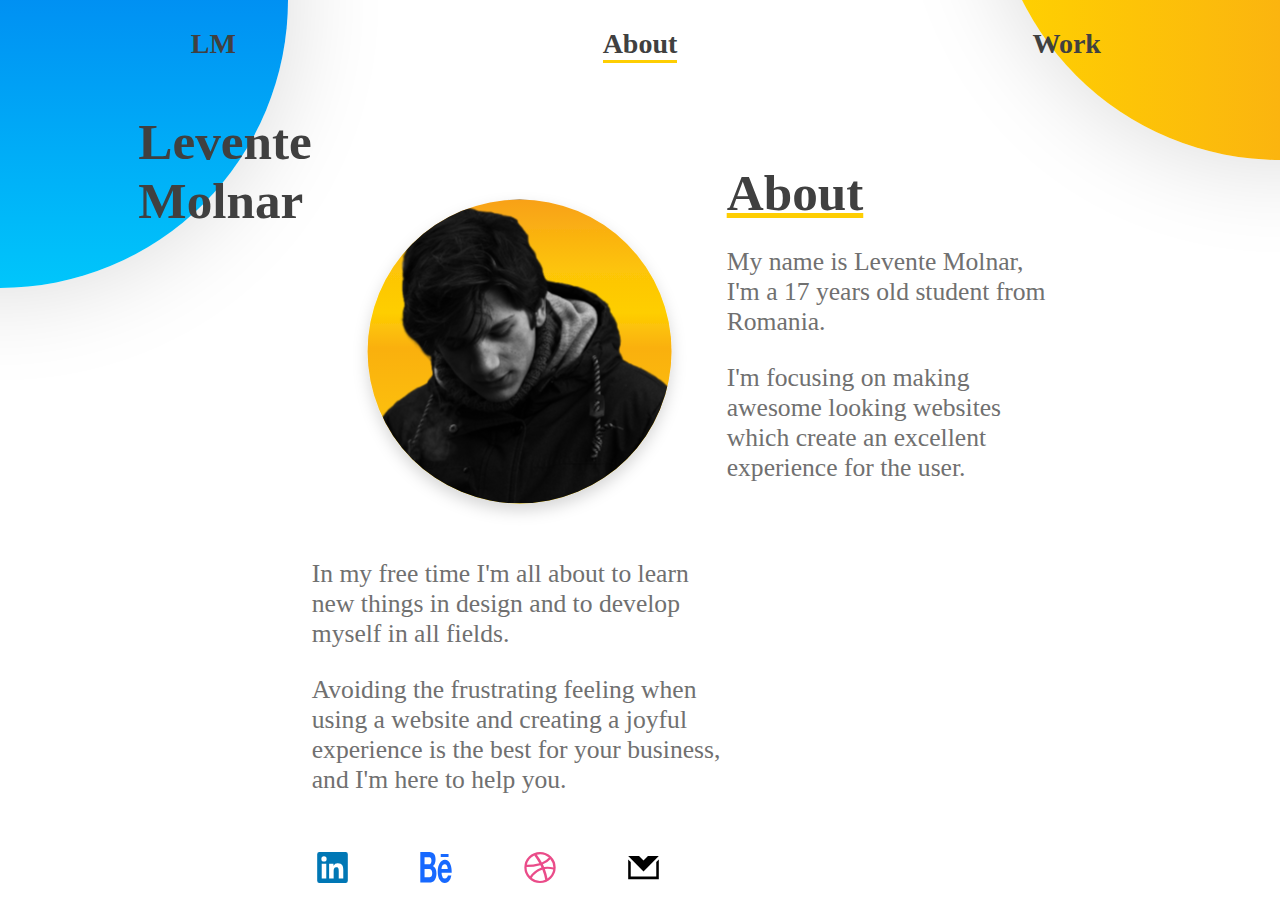
==== about.html @ 1ebf9d25 "Icon" ====
<!DOCTYPE html>
<html>

<head>
    <meta name="viewport" content="width=device-width, initial-scale=1.0">
    <link rel="stylesheet" href="style2.css">
    <link rel="icon" href="images/en.svg" type="image/svg">
    <title>Levente Molnar Design</title>
</head>

<body>
    <navbar>
        <ul>
            <a class="link" href="index.html">
                <li>LM</li>
            </a>
            <a id="work" href="">
                <li>About</li>
            </a>
            <a class="link" href="index.html">
                <li>Work</li>
            </a>
        </ul>
    </navbar>

    <div class="circle"></div>
    <div class="circle2"></div>

    <header>
        <h1>Levente Molnar</h1>
        <img src="images/prof2.svg" alt="Profile pic">
        <div class="text-title">
            <h1 id="title">About</h1>
            <p>My name is Levente Molnar, I'm a 17 years old student from Romania.</p>
            <p>I'm focusing on making awesome looking websites which create an excellent experience for the user.</p>
        </div>



        <div class="content">
            <p>In my free time I'm all about to learn new things in design and to develop myself in all fields.</p>
            <p>Avoiding the frustrating feeling when using a website and creating a joyful experience is the best for your business, and I'm here to help you.</p>
            <div class="icons">
                <a href="https://www.linkedin.com/in/levente-molnar-324339131/" target="_blank"><img class="icon" src="images/linkedin.svg" alt="LinkedIn"></a>
                <a href="https://www.behance.net/molnarleve164f" target="_blank"><img class="icon" src="images/behance.svg" alt="Behance"></a>
                <a href="https://dribbble.com/Lepente" target="_blank"><img class="icon" src="images/dribbble.svg" alt="Dribbble"></a>
                <a id="contact" href="mailto:molnar.levente773@gmail.com"><img class="icon" src="images/bd_mail.svg" alt="E-mail"></a>
            </div>
        </div>
    </header>
</body>

</html>
---- style2.css ----
body {
    margin: 0;
    color: #404040;
}

html {
    overflow-x: hidden;
}

navbar {
    position: absolute;
    width: 100%;
    z-index: 2;
    top: 0;
}

ul {
    grid-template-columns: repeat(3, 1fr);
    display: grid;
    list-style: none;
    justify-items: center;
    align-items: center;
    font-weight: 600;
    padding: 0;
    font-size: 28px;
}

#work {
    border-bottom: solid 3px #FECE02;
}

a {
    text-decoration: none;
    color: #404040;
}

.link:after {
    display: block;
    content: '';
    border-bottom: solid 3px #005bea;
    transform: scaleX(0);
    transition: transform 200ms ease-in-out;
}

.link:hover:after {
    transform: scaleX(1);
}

.circle {
    top: -32.5vw;
    right: -22.5vw;
    position: absolute;
    height: 45vw;
    width: 45vw;
    border-radius: 10000px;
    background: #F7971E;
    /* fallback for old browsers */
    background: -webkit-linear-gradient(to right, #FFD200, #F7971E);
    /* Chrome 10-25, Safari 5.1-6 */
    background: linear-gradient(to right, #FFD200, #F7971E);
    /* W3C, IE 10+/ Edge, Firefox 16+, Chrome 26+, Opera 12+, Safari 7+ */
    z-index: 0;
    box-shadow: 0 2px 100px hsla(0, 0%, 0%, 0.15);
}

.circle2 {
    top: -22.5vw;
    left: -22.5vw;
    position: absolute;
    height: 45vw;
    width: 45vw;
    border-radius: 10000px;
    background-image: linear-gradient(to top, #00c6fb 0%, #005bea 100%);
    z-index: 0;
    box-shadow: 0 2px 100px hsla(0, 0%, 0%, 0.15);
}

/* ----------------- HEADER ---------------------- */

header {
    display: grid;
    grid-template-columns: .5fr .5fr 1.5fr 1.2fr .8fr;
    margin-top: 7rem;
    justify-content: center;
}

h1 {
    grid-column: 2 / 3;
    font-size: 4vw;
    font-weight: 700;
    margin: 0;
    padding: 0;
    z-index: 1;
}

p {
    font-size: 2vw;
    color: #707070;
}

img {
    width: 100%;
    grid-column: 3 / 4;
    margin-top: 2rem;
}

#title {
    text-decoration: underline;
    text-decoration-color: #FECE02;
}

.text-title {
    grid-column: 4 / 5;
    align-self: center;
}

.icons {
    display: grid;
    display: inline-flex;
    grid-template-columns: repeat (4, 1fr);
    grid-template-rows: 1fr;
    grid-column: 4 / 5;
}

.icon {
    width: 40%;
    height: 40%;
    margin-top: 2rem;
}

.content {
    grid-column: 3 / 4;
}

.content p {
    margin-top: 0;
}


@media (max-width: 767px) {
    header {
        margin-top: 6rem;
        grid-template-columns: .2fr .5fr 1.5fr 1.2fr .2fr;
    }

    .text-title {
        padding-left: .5rem;
    }

    h1 {
        font-size: 6vw;
    }

    p {
        font-size: 3vw;
    }

    .circle2 {
        height: 70vw;
        width: 70vw;
        top: -35vw;
        left: -35vw;
    }
}

@media (max-width: 575px) {
    header {
        grid-template-columns: 0.1fr 1fr 0.1fr;
        grid-template-rows: repeat(3, auto);
    }

    h1 {
        grid-column: 2 / 3;
        grid-row: 1 / 2;
        font-size: 10vw;
    }

    p {
        font-size: 6vw;
    }

    img {
        grid-column: 2 / 3;
        grid-row: 2 / 3;
        margin-top: 0;
    }

    .text-title {
        grid-column: 2 / 3;
        grid-row: 3 / 4;
    }

    .content {
        grid-column: 2 / 3;
        grid-row: 4 / 5;
    }

    .circle2 {
        height: 100vw;
        width: 100vw;
        top: -50vw;
        left: -50vw;
    }
}
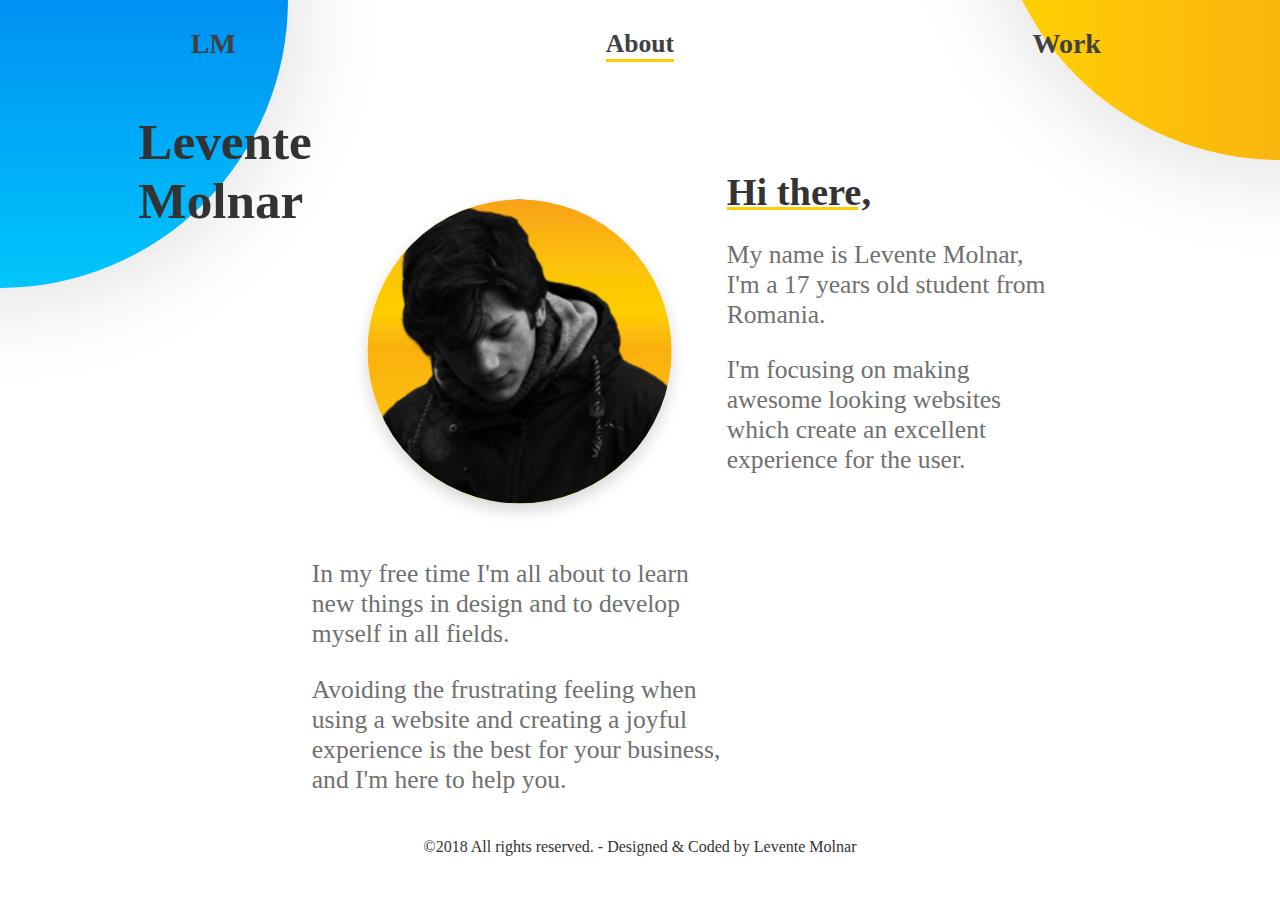
==== commit c0435cbd: "Some update" ====
--- a/about.html
+++ b/about.html
@@ -1,53 +1,58 @@
 <!DOCTYPE html>
-<html>
+<html lang="en" dir="ltr">
 
 <head>
-    <meta name="viewport" content="width=device-width, initial-scale=1.0">
+    <meta charset="utf-8">
+    <meta name="viewport" content="width=device-width, initial-scale=1.0, minimum-scale=1">
     <link rel="stylesheet" href="style2.css">
     <link rel="icon" href="images/en.svg" type="image/svg">
+    <link rel="stylesheet" href="https://use.fontawesome.com/releases/v5.0.13/css/all.css" integrity="sha384-DNOHZ68U8hZfKXOrtjWvjxusGo9WQnrNx2sqG0tfsghAvtVlRW3tvkXWZh58N9jp" crossorigin="anonymous">
     <title>Levente Molnar Design</title>
 </head>
 
 <body>
-    <navbar>
-        <ul>
-            <a class="link" href="index.html">
-                <li>LM</li>
-            </a>
-            <a id="work" href="">
-                <li>About</li>
-            </a>
-            <a class="link" href="index.html">
-                <li>Work</li>
-            </a>
-        </ul>
-    </navbar>
+    <div class="all">
+        <navbar>
+            <ul>
+                <a class="link" href="index.html">
+                    <li>LM</li>
+                </a>
+                <a id="work" href="">
+                    <li>About</li>
+                </a>
+                <a class="link" href="index.html">
+                    <li>Work</li>
+                </a>
+            </ul>
+        </navbar>
 
-    <div class="circle"></div>
-    <div class="circle2"></div>
+        <div class="flow-circle"><div class="circle"></div></div>
+        <div class="circle2"></div>
 
-    <header>
-        <h1>Levente Molnar</h1>
-        <img src="images/prof2.svg" alt="Profile pic">
-        <div class="text-title">
-            <h1 id="title">About</h1>
-            <p>My name is Levente Molnar, I'm a 17 years old student from Romania.</p>
-            <p>I'm focusing on making awesome looking websites which create an excellent experience for the user.</p>
-        </div>
+        <header>
+            <h1>Levente Molnar</h1>
+            <img src="images/prof2.svg" alt="Profile pic">
+            <div class="text-title">
+                <h1 id="title">Hi there,</h1>
+                <p>My name is Levente Molnar, I'm a 17 years old student from Romania.</p>
+                <p>I'm focusing on making awesome looking websites which create an excellent experience for the user.</p>
+            </div>
 
 
 
-        <div class="content">
-            <p>In my free time I'm all about to learn new things in design and to develop myself in all fields.</p>
-            <p>Avoiding the frustrating feeling when using a website and creating a joyful experience is the best for your business, and I'm here to help you.</p>
-            <div class="icons">
-                <a href="https://www.linkedin.com/in/levente-molnar-324339131/" target="_blank"><img class="icon" src="images/linkedin.svg" alt="LinkedIn"></a>
-                <a href="https://www.behance.net/molnarleve164f" target="_blank"><img class="icon" src="images/behance.svg" alt="Behance"></a>
-                <a href="https://dribbble.com/Lepente" target="_blank"><img class="icon" src="images/dribbble.svg" alt="Dribbble"></a>
-                <a id="contact" href="mailto:molnar.levente773@gmail.com"><img class="icon" src="images/bd_mail.svg" alt="E-mail"></a>
+            <div class="content">
+                <p>In my free time I'm all about to learn new things in design and to develop myself in all fields.</p>
+                <p>Avoiding the frustrating feeling when using a website and creating a joyful experience is the best for your business, and I'm here to help you.</p>
+                <div class="icons">
+                    <a class="icon" href="https://www.linkedin.com/in/levente-molnar-324339131/" target="_blank"><i class="fab fa-linkedin"></i></a>
+                    <a class="icon" href="https://www.behance.net/molnarleve164f" target="_blank"><i class="fab fa-behance"></i></a>
+                    <a class="icon" href="https://dribbble.com/Lepente" target="_blank"><i class="fab fa-dribbble"></i></a>
+                    <a class="icon" id="contact" href="mailto:molnar.levente773@gmail.com"><i class="far fa-address-card"></i></a>
+                </div>
             </div>
-        </div>
-    </header>
+        </header>
+    </div>
+    <div class="copy"><section>&copy;2018 All rights reserved. - Designed & Coded by Levente Molnar</section></div>
 </body>
 
 </html>
--- a/style2.css
+++ b/style2.css
@@ -1,6 +1,7 @@
 body {
     margin: 0;
-    color: #404040;
+    color: #333;
+    overflow-x: hidden;
 }
 
 html {
@@ -12,6 +13,11 @@
     width: 100%;
     z-index: 2;
     top: 0;
+    overflow: hidden;
+}
+
+.all {
+    overflow-x: hidden;
 }
 
 ul {
@@ -27,6 +33,7 @@
 
 #work {
     border-bottom: solid 3px #FECE02;
+    font-size: 2vw;
 }
 
 a {
@@ -54,13 +61,11 @@
     width: 45vw;
     border-radius: 10000px;
     background: #F7971E;
-    /* fallback for old browsers */
     background: -webkit-linear-gradient(to right, #FFD200, #F7971E);
-    /* Chrome 10-25, Safari 5.1-6 */
     background: linear-gradient(to right, #FFD200, #F7971E);
-    /* W3C, IE 10+/ Edge, Firefox 16+, Chrome 26+, Opera 12+, Safari 7+ */
-    z-index: 0;
+    z-index: -1;
     box-shadow: 0 2px 100px hsla(0, 0%, 0%, 0.15);
+    overflow-x: hidden;
 }
 
 .circle2 {
@@ -71,7 +76,7 @@
     width: 45vw;
     border-radius: 10000px;
     background-image: linear-gradient(to top, #00c6fb 0%, #005bea 100%);
-    z-index: 0;
+    z-index: -1;
     box-shadow: 0 2px 100px hsla(0, 0%, 0%, 0.15);
 }
 
@@ -107,6 +112,7 @@
 #title {
     text-decoration: underline;
     text-decoration-color: #FECE02;
+    font-size: 3vw;
 }
 
 .text-title {
@@ -117,16 +123,50 @@
 .icons {
     display: grid;
     display: inline-flex;
-    grid-template-columns: repeat (4, 1fr);
+    grid-template-columns: repeat (4, auto);
     grid-template-rows: 1fr;
     grid-column: 4 / 5;
+    justify-items: center;
+}
+
+i {
+    margin-top: 1rem;
+    font-size: 40px;
+    margin-bottom: 3rem;
+}
+
+.fab {
+    transition: .5s;
+}
+
+.fa-linkedin:hover {
+    color: #0077B5;
+    transition: .2s;
+}
+
+.fa-dribbble:hover {
+    color: #EA4C89;
+    transition: .2s;
+}
+
+.fa-behance:hover {
+    color: #1769FF;
+    transition: .2s;
+}
+
+.fa-address-card:hover {
+    color: #005FEB;
+    transition: .2;
+}
+
+.far {
+    transition: .5s;
 }
 
 .icon {
-    width: 40%;
-    height: 40%;
-    margin-top: 2rem;
-}
+    margin-right: 2rem;
+}
+
 
 .content {
     grid-column: 3 / 4;
@@ -136,6 +176,13 @@
     margin-top: 0;
 }
 
+.copy {
+    width: 100%;
+    position: relative;
+    bottom: 0;
+    text-align: center;
+    margin-bottom: 1rem;
+}
 
 @media (max-width: 767px) {
     header {
@@ -173,6 +220,7 @@
         grid-column: 2 / 3;
         grid-row: 1 / 2;
         font-size: 10vw;
+        max-width: 200px;
     }
 
     p {
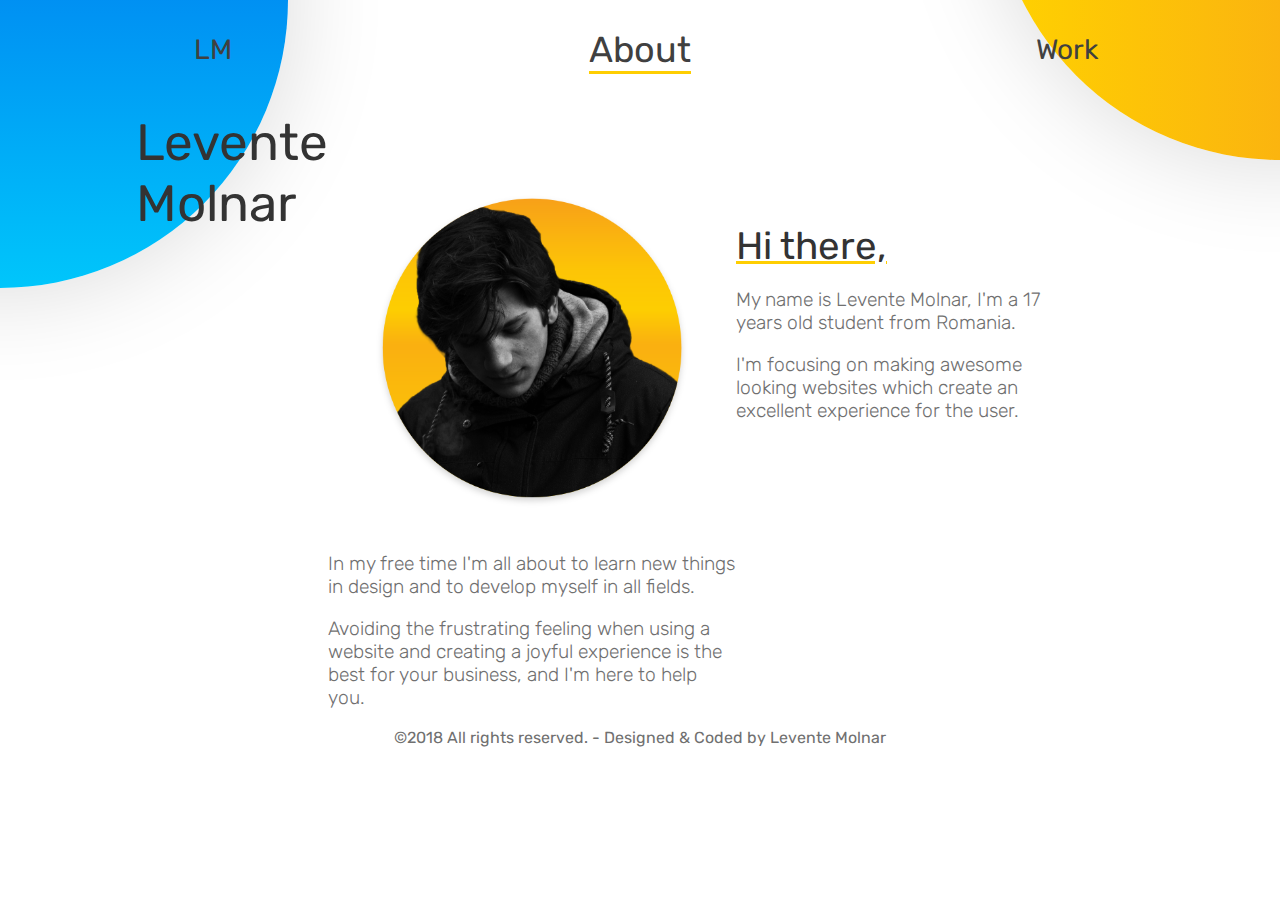
==== commit 86c2ba14: "font change -  :)" ====
--- a/about.html
+++ b/about.html
@@ -31,7 +31,7 @@
 
         <header>
             <h1>Levente Molnar</h1>
-            <img src="images/prof2.svg" alt="Profile pic">
+            <img src="images/prof2.png" alt="Profile pic">
             <div class="text-title">
                 <h1 id="title">Hi there,</h1>
                 <p>My name is Levente Molnar, I'm a 17 years old student from Romania.</p>
--- a/style2.css
+++ b/style2.css
@@ -1,7 +1,9 @@
+@import url('https://fonts.googleapis.com/css?family=Rubik:300,400');
 body {
     margin: 0;
     color: #333;
     overflow-x: hidden;
+    font-family: 'Rubik', sans-serif;
 }
 
 html {
@@ -14,6 +16,7 @@
     z-index: 2;
     top: 0;
     overflow: hidden;
+    font-family: 'Rubik', sans-serif;
 }
 
 .all {
@@ -26,14 +29,14 @@
     list-style: none;
     justify-items: center;
     align-items: center;
-    font-weight: 600;
+    font-weight: 400;
     padding: 0;
     font-size: 28px;
 }
 
 #work {
     border-bottom: solid 3px #FECE02;
-    font-size: 2vw;
+    font-size: 36px;
 }
 
 a {
@@ -92,15 +95,16 @@
 h1 {
     grid-column: 2 / 3;
     font-size: 4vw;
-    font-weight: 700;
+    font-weight: 400;
     margin: 0;
     padding: 0;
     z-index: 1;
 }
 
 p {
-    font-size: 2vw;
+    font-size: 1.5vw;
     color: #707070;
+    font-weight: 300;
 }
 
 img {
@@ -122,11 +126,10 @@
 
 .icons {
     display: grid;
-    display: inline-flex;
-    grid-template-columns: repeat (4, auto);
+    grid-template-columns: repeat(4, auto);
     grid-template-rows: 1fr;
     grid-column: 4 / 5;
-    justify-items: center;
+    justify-self: center;
 }
 
 i {
@@ -164,12 +167,18 @@
 }
 
 .icon {
-    margin-right: 2rem;
+    margin-right: 1rem;
+    margin-left: 1rem;
+    justify-self: center;
+    position: relative;
+    text-align: center;
 }
 
 
 .content {
+    position: relative;
     grid-column: 3 / 4;
+    justify-items: center;
 }
 
 .content p {
@@ -182,6 +191,7 @@
     bottom: 0;
     text-align: center;
     margin-bottom: 1rem;
+    color: #707070;
 }
 
 @media (max-width: 767px) {
@@ -190,16 +200,24 @@
         grid-template-columns: .2fr .5fr 1.5fr 1.2fr .2fr;
     }
 
-    .text-title {
-        padding-left: .5rem;
-    }
-
     h1 {
         font-size: 6vw;
     }
 
+    #title {
+        font-size: 5vw;
+    }
+
     p {
         font-size: 3vw;
+    }
+
+    #work {
+        font-size: 28px;
+    }
+
+    ul {
+        font-size: 22px;
     }
 
     .circle2 {
@@ -223,8 +241,16 @@
         max-width: 200px;
     }
 
+    #title {
+        font-size: 9vw;
+    }
+
     p {
         font-size: 6vw;
+    }
+
+    #work {
+        font-size: 28px;
     }
 
     img {
@@ -249,4 +275,8 @@
         top: -50vw;
         left: -50vw;
     }
-}
+
+    i {
+        font-size: 32px;
+    }
+}
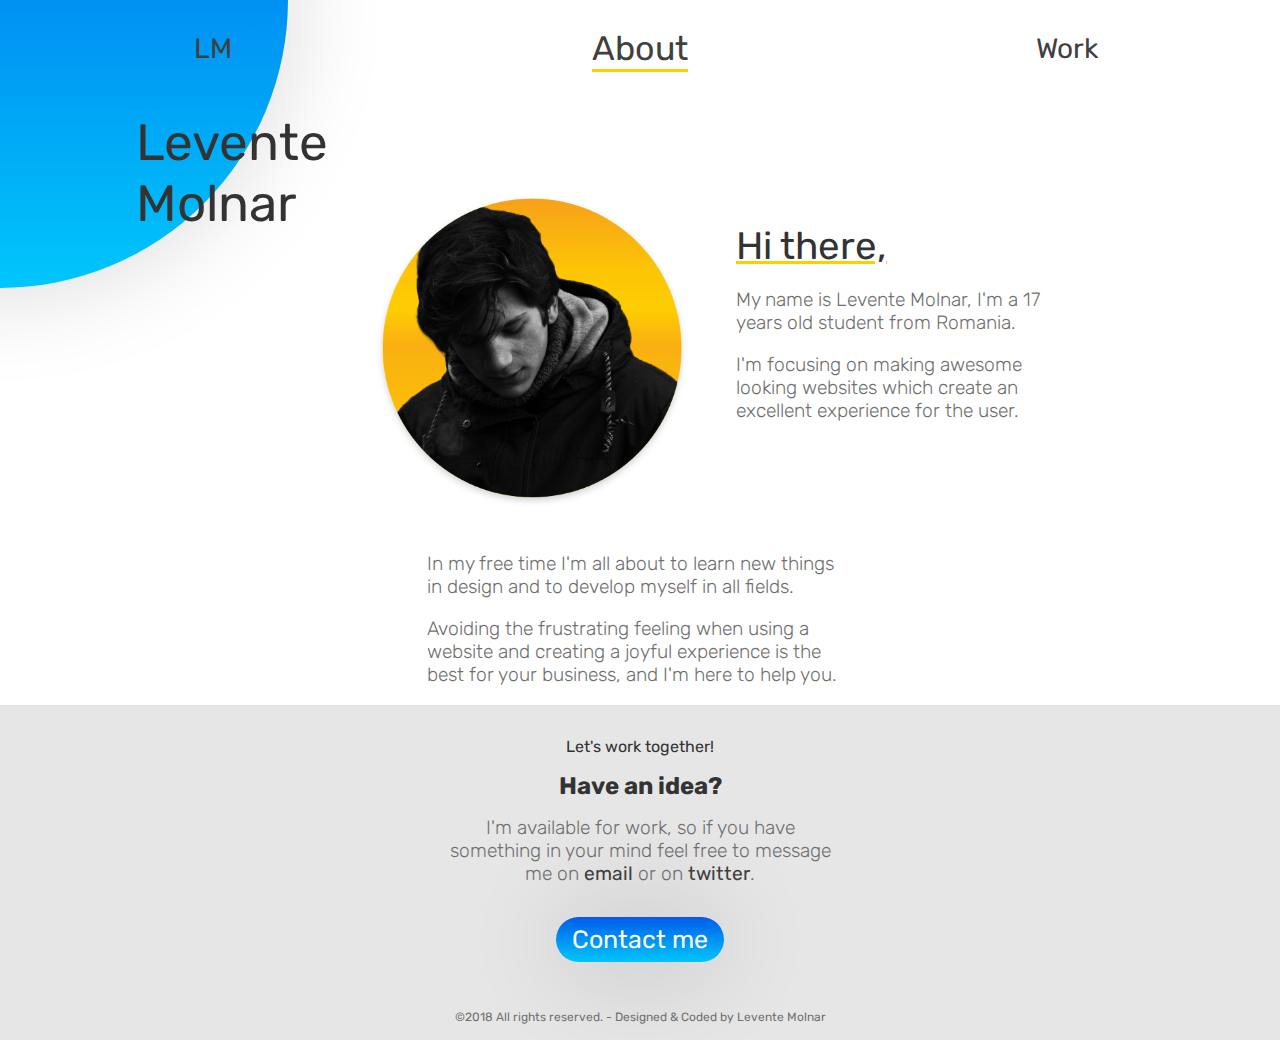
==== commit f940b706: "footer - update" ====
--- a/about.html
+++ b/about.html
@@ -5,13 +5,12 @@
     <meta charset="utf-8">
     <meta name="viewport" content="width=device-width, initial-scale=1.0, minimum-scale=1">
     <link rel="stylesheet" href="style2.css">
-    <link rel="icon" href="images/en.svg" type="image/svg">
+    <link rel="icon" href="images/proficon.png" type="image/png">
     <link rel="stylesheet" href="https://use.fontawesome.com/releases/v5.0.13/css/all.css" integrity="sha384-DNOHZ68U8hZfKXOrtjWvjxusGo9WQnrNx2sqG0tfsghAvtVlRW3tvkXWZh58N9jp" crossorigin="anonymous">
     <title>Levente Molnar Design</title>
 </head>
 
 <body>
-    <div class="all">
         <navbar>
             <ul>
                 <a class="link" href="index.html">
@@ -26,7 +25,6 @@
             </ul>
         </navbar>
 
-        <div class="flow-circle"><div class="circle"></div></div>
         <div class="circle2"></div>
 
         <header>
@@ -37,10 +35,9 @@
                 <p>My name is Levente Molnar, I'm a 17 years old student from Romania.</p>
                 <p>I'm focusing on making awesome looking websites which create an excellent experience for the user.</p>
             </div>
+        </header>
 
-
-
-            <div class="content">
+        <div class="content">
                 <p>In my free time I'm all about to learn new things in design and to develop myself in all fields.</p>
                 <p>Avoiding the frustrating feeling when using a website and creating a joyful experience is the best for your business, and I'm here to help you.</p>
                 <div class="icons">
@@ -50,9 +47,17 @@
                     <a class="icon" id="contact" href="mailto:molnar.levente773@gmail.com"><i class="far fa-address-card"></i></a>
                 </div>
             </div>
-        </header>
-    </div>
-    <div class="copy"><section>&copy;2018 All rights reserved. - Designed & Coded by Levente Molnar</section></div>
+
+        <footer>
+            <section>Let's work together!</section>
+            <h2>Have an idea?</h2>
+            <p>I'm available for work, so if you have something in your mind feel free to message me on <a href="mailto:molnar.levente773@gmail.com"><strong>email</strong></a> or on <a href="https://twitter.com/DriEye"><strong>twitter</strong></a>.</p>
+
+            <a class="cta-btn" href="mailto:molnar.levente773@gmail.com">Contact me</a>
+
+            <div class="copy">
+                <section>&copy;2018 All rights reserved. - Designed & Coded by Levente Molnar</section>
+            </div>
+        </footer>
 </body>
-
 </html>
--- a/style2.css
+++ b/style2.css
@@ -19,10 +19,6 @@
     font-family: 'Rubik', sans-serif;
 }
 
-.all {
-    overflow-x: hidden;
-}
-
 ul {
     grid-template-columns: repeat(3, 1fr);
     display: grid;
@@ -36,7 +32,7 @@
 
 #work {
     border-bottom: solid 3px #FECE02;
-    font-size: 36px;
+    font-size: 34px;
 }
 
 a {
@@ -54,21 +50,6 @@
 
 .link:hover:after {
     transform: scaleX(1);
-}
-
-.circle {
-    top: -32.5vw;
-    right: -22.5vw;
-    position: absolute;
-    height: 45vw;
-    width: 45vw;
-    border-radius: 10000px;
-    background: #F7971E;
-    background: -webkit-linear-gradient(to right, #FFD200, #F7971E);
-    background: linear-gradient(to right, #FFD200, #F7971E);
-    z-index: -1;
-    box-shadow: 0 2px 100px hsla(0, 0%, 0%, 0.15);
-    overflow-x: hidden;
 }
 
 .circle2 {
@@ -176,22 +157,73 @@
 
 
 .content {
-    position: relative;
-    grid-column: 3 / 4;
+    display: grid;
     justify-items: center;
+    grid-template-columns: 1fr 1fr 1fr;
+    grid-template-rows: repeat(3,auto);
+    width: 100%;
 }
 
 .content p {
     margin-top: 0;
+    grid-column: 2 / 3;
+}
+
+.icons {
+    grid-column: 2 / 3;
+}
+
+footer {
+    display: grid;
+    grid-template-columns: 1fr 2fr 1fr;
+    grid-template-rows: repeat(3, auto);
+    width: 100%;
+    justify-items: center;
+    background: #E6E6E6;
+    text-align: center;
+}
+
+footer section {
+    grid-column: 2 / 3;
+    margin-top: 2rem;
+}
+
+footer h2 {
+    grid-column: 2 / 3;
+    margin: 1rem;
+}
+
+footer p {
+    grid-column: 2 / 3;
+    max-width: 400px;
+    margin: 0;
+}
+
+footer .cta-btn {
+    grid-column: 2 / 3;
+    margin-top: 2rem;
+    font-size: 25px;
+    background-image: linear-gradient(to top, #00c6fb 0%, #005bea 100%);
+    padding: .5rem 1rem .5rem 1rem;
+    border-radius: 100px;
+    box-shadow: 0 2px 100px hsla(0, 0%, 0%, 0.20);
+    color: #fff;
+    transition: .2s;
+}
+
+footer .cta-btn:hover {
+    transform: scale(1.1);
+    transition: .2s;
+    box-shadow: 0 2px 100px hsla(0, 0%, 0%, 0.25);
 }
 
 .copy {
-    width: 100%;
-    position: relative;
     bottom: 0;
-    text-align: center;
     margin-bottom: 1rem;
     color: #707070;
+    margin-top: 1rem;
+    font-size: 12px;
+    grid-column: 2 / 3;
 }
 
 @media (max-width: 767px) {
@@ -226,6 +258,14 @@
         top: -35vw;
         left: -35vw;
     }
+
+    footer {
+        grid-template-columns: 1fr 3fr 1fr;
+    }
+
+    .content {
+        grid-template-columns: .2fr 1fr .2fr;
+    }
 }
 
 @media (max-width: 575px) {
@@ -279,4 +319,12 @@
     i {
         font-size: 32px;
     }
-}
+
+    footer {
+        grid-template-columns: 1fr 4fr 1fr;
+    }
+
+    .content {
+        grid-template-columns: .1fr 1fr .1fr;
+    }
+}
